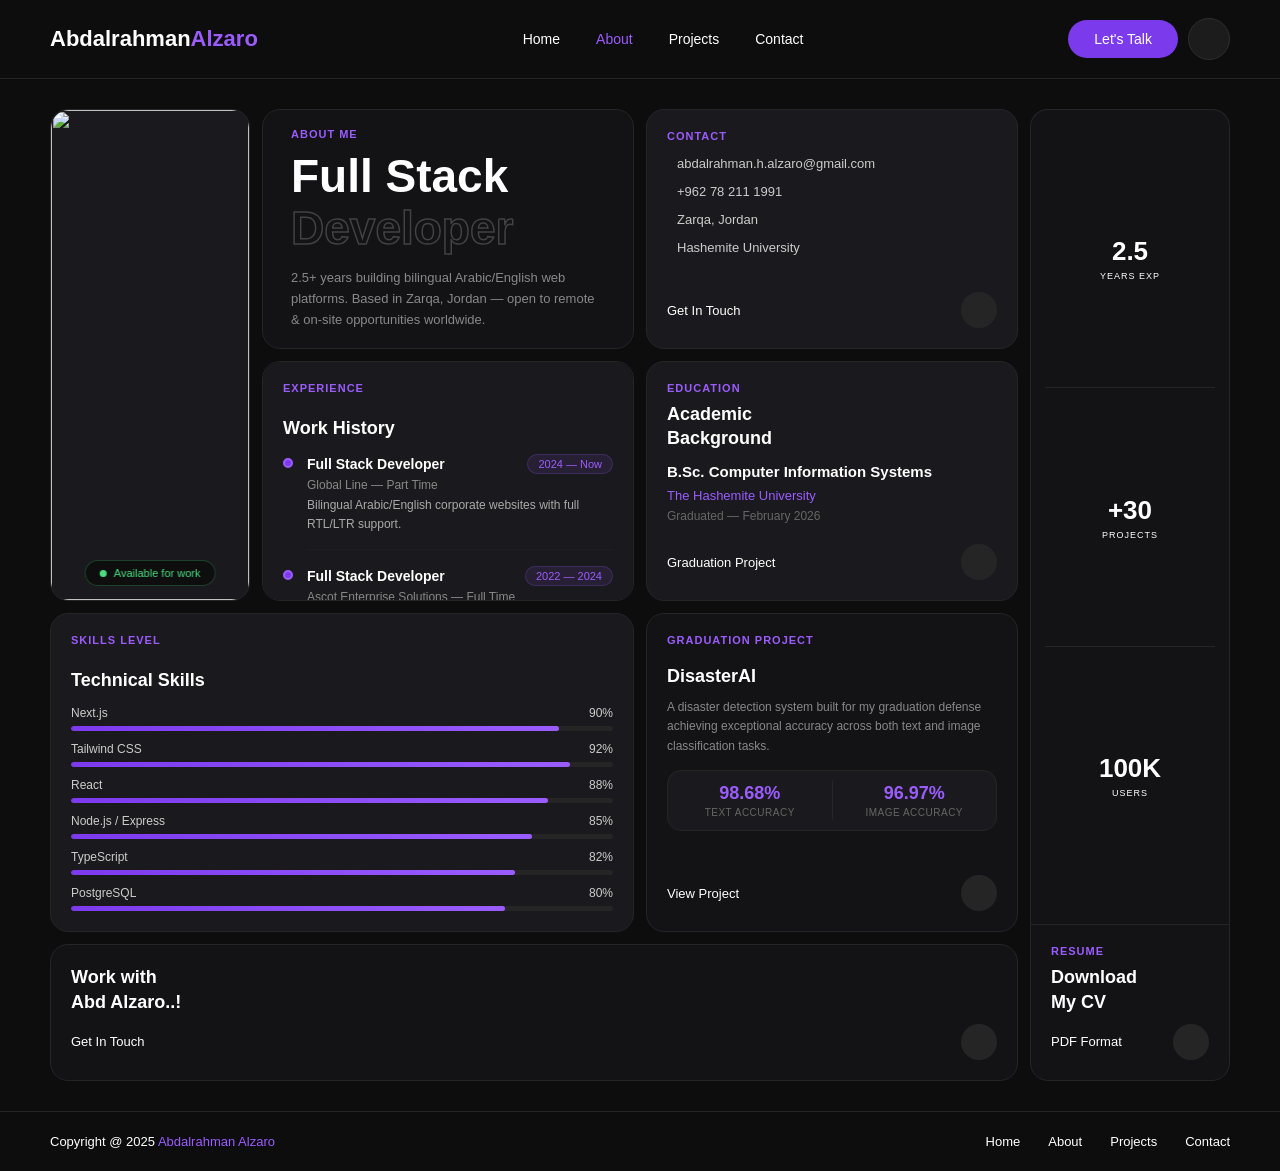
==== Html/about.html @ 396db53b "create the portfolio" ====
<!doctype html>
<html lang="en">
  <head>
    <meta charset="UTF-8" />
    <meta name="viewport" content="width=device-width, initial-scale=1.0" />
    <title>About — Abdalrahman Alzaro</title>
    <link rel="stylesheet" href="/Css/about.css" />
  </head>
  <body>
    <nav>
      <div class="logo">Abdalrahman<span class="purple-word">Alzaro</span></div>
      <div class="links">
        <a href="/index.html">Home</a>
        <a class="active-link" href="/about.html">About</a>
        <a href="/Html/projects.html">Projects</a>
        <a href="/contact.html">Contact</a>
      </div>
      <div class="right-side">
        <button class="big-purple-btn">Let's Talk</button>
        <button class="round-btn">
          <iconify-icon icon="mdi:arrow-top-right"></iconify-icon>
        </button>
      </div>
      <input type="checkbox" class="menu-toggle" id="menu-toggle" />
      <label for="menu-toggle" class="hamburger">
        <span></span>
        <span></span>
        <span></span>
      </label>
      <div class="mobile-menu">
        <a href="/index.html">Home</a>
        <a href="/about.html">About</a>
        <a href="/Html/projects.html">Projects</a>
        <a href="/contact.html">Contact</a>
      </div>
    </nav>

    <div class="wrapper">
      <div class="box photo-box">
        <img src="/Assets/abdalrahman.jpeg" class="about-photo" />
        <div class="avail-badge">
          <span class="green-dot"></span>
          Available for work
        </div>
      </div>

      <div class="box intro-box">
        <p class="tiny-purple">About Me</p>
        <h1 class="big-name">Full Stack</h1>
        <h1 class="big-name hollow">Developer</h1>
        <p class="intro-desc">
          2.5+ years building bilingual Arabic/English web platforms. Based in
          Zarqa, Jordan — open to remote &amp; on-site opportunities worldwide.
        </p>
      </div>

      <div class="box contact-box">
        <p class="tiny-purple">Contact</p>
        <div class="contact-list">
          <div class="contact-row">
            <iconify-icon
              icon="mdi:email-outline"
              class="c-icon"
            ></iconify-icon>
            <span>abdalrahman.h.alzaro@gmail.com</span>
          </div>
          <div class="contact-row">
            <iconify-icon
              icon="mdi:phone-outline"
              class="c-icon"
            ></iconify-icon>
            <span>+962 78 211 1991</span>
          </div>
          <div class="contact-row">
            <iconify-icon
              icon="mdi:map-marker-outline"
              class="c-icon"
            ></iconify-icon>
            <span>Zarqa, Jordan</span>
          </div>
          <div class="contact-row">
            <iconify-icon
              icon="mdi:school-outline"
              class="c-icon"
            ></iconify-icon>
            <span>Hashemite University</span>
          </div>
        </div>
        <div class="bottom-row">
          <span class="gray-text">Get In Touch</span>
          <button class="small-round-btn">
            <iconify-icon icon="mdi:arrow-right"></iconify-icon>
          </button>
        </div>
      </div>

      <div class="right-col">
        <div class="box stat-box">
          <div class="one-stat">
            <h2 class="big-num">2.5</h2>
            <p class="tiny-label">YEARS EXP</p>
          </div>
          <div class="thin-line"></div>
          <div class="one-stat">
            <h2 class="big-num">+30</h2>
            <p class="tiny-label">PROJECTS</p>
          </div>
          <div class="thin-line"></div>
          <div class="one-stat">
            <h2 class="big-num">100K</h2>
            <p class="tiny-label">USERS</p>
          </div>
        </div>

        <div class="box cv-box">
          <p class="tiny-purple">Resume</p>
          <h3 class="medium-title">Download<br />My CV</h3>
          <div class="bottom-row">
            <span class="gray-text">PDF Format</span>
            <a
              href="/Assets/files/Abdalrahman Alzaro - Full Stack Developer.pdf"
              target="_blank"
              class="small-round-btn"
            >
              <iconify-icon icon="mdi:download"></iconify-icon>
            </a>
          </div>
        </div>
      </div>

      <div class="box exp-box">
        <p class="tiny-purple">Experience</p>
        <h3 class="medium-title">Work History</h3>
        <div class="exp-list">
          <div class="exp-item">
            <div class="exp-dot"></div>
            <div class="exp-body">
              <div class="exp-top">
                <p class="exp-role">Full Stack Developer</p>
                <span class="exp-date">2024 — Now</span>
              </div>
              <p class="exp-company">Global Line — Part Time</p>
              <p class="exp-desc">
                Bilingual Arabic/English corporate websites with full RTL/LTR
                support.
              </p>
            </div>
          </div>
          <div class="exp-item">
            <div class="exp-dot"></div>
            <div class="exp-body">
              <div class="exp-top">
                <p class="exp-role">Full Stack Developer</p>
                <span class="exp-date">2022 — 2024</span>
              </div>
              <p class="exp-company">Ascot Enterprise Solutions — Full Time</p>
              <p class="exp-desc">
                Government platforms including Kuwait's General Authority for
                Youth. 100K+ users.
              </p>
            </div>
          </div>
        </div>
      </div>

      <div class="box edu-box">
        <p class="tiny-purple">Education</p>
        <h3 class="medium-title">Academic<br />Background</h3>
        <div class="edu-info">
          <p class="edu-degree">B.Sc. Computer Information Systems</p>
          <p class="edu-school">The Hashemite University</p>
          <p class="edu-date">Graduated — February 2026</p>
        </div>
        <div class="bottom-row">
          <span class="gray-text">Graduation Project</span>
          <button class="small-round-btn">
            <iconify-icon icon="mdi:arrow-right"></iconify-icon>
          </button>
        </div>
      </div>

      <div class="box skills-box">
        <p class="tiny-purple">Skills Level</p>
        <h3 class="medium-title">Technical Skills</h3>
        <div class="skill-list">
          <div class="skill-item">
            <div class="skill-top">
              <span>Next.js</span>
              <span>90%</span>
            </div>
            <div class="bar">
              <div class="fill" style="width: 90%"></div>
            </div>
          </div>
          <div class="skill-item">
            <div class="skill-top">
              <span>Tailwind CSS</span>
              <span>92%</span>
            </div>
            <div class="bar">
              <div class="fill" style="width: 92%"></div>
            </div>
          </div>
          <div class="skill-item">
            <div class="skill-top">
              <span>React</span>
              <span>88%</span>
            </div>
            <div class="bar">
              <div class="fill" style="width: 88%"></div>
            </div>
          </div>
          <div class="skill-item">
            <div class="skill-top">
              <span>Node.js / Express</span>
              <span>85%</span>
            </div>
            <div class="bar">
              <div class="fill" style="width: 85%"></div>
            </div>
          </div>
          <div class="skill-item">
            <div class="skill-top">
              <span>TypeScript</span>
              <span>82%</span>
            </div>
            <div class="bar">
              <div class="fill" style="width: 82%"></div>
            </div>
          </div>
          <div class="skill-item">
            <div class="skill-top">
              <span>PostgreSQL</span>
              <span>80%</span>
            </div>
            <div class="bar">
              <div class="fill" style="width: 80%"></div>
            </div>
          </div>
        </div>
      </div>

      <div class="box project-box">
        <p class="tiny-purple">Graduation Project</p>
        <h3 class="medium-title">DisasterAI</h3>
        <p class="project-desc">
          A disaster detection system built for my graduation defense achieving
          exceptional accuracy across both text and image classification tasks.
        </p>
        <div class="project-stats">
          <div class="p-stat">
            <h4 class="p-num">98.68%</h4>
            <p class="p-label">Text Accuracy</p>
          </div>
          <div class="p-line"></div>
          <div class="p-stat">
            <h4 class="p-num">96.97%</h4>
            <p class="p-label">Image Accuracy</p>
          </div>
        </div>
        <div class="bottom-row">
          <span class="gray-text">View Project</span>
          <button class="small-round-btn">
            <iconify-icon icon="mdi:arrow-right"></iconify-icon>
          </button>
        </div>
      </div>

      <div class="box hire-box">
        <h3 class="medium-title">Work with<br />Abd Alzaro..!</h3>
        <div class="bottom-row">
          <span class="gray-text">Get In Touch</span>
          <button class="small-round-btn">
            <iconify-icon icon="mdi:arrow-right"></iconify-icon>
          </button>
        </div>
      </div>
    </div>

    <footer>
      <p class="copy-text">
        Copyright @ 2025
        <a class="purple-link" href="#">Abdalrahman Alzaro</a>
      </p>
      <div class="foot-links">
        <a href="/index.html">Home</a>
        <a href="/Html/about.html">About</a>
        <a href="/Html/projects.html">Projects</a>
        <a href="/Html/contact.html">Contact</a>
      </div>
    </footer>

    <script src="https://code.iconify.design/iconify-icon/1.0.8/iconify-icon.min.js"></script>
  </body>
</html>
---- Css/about.css ----
* {
  margin: 0;
  padding: 0;
  box-sizing: border-box;
}

body {
  background: #0d0d0d;
  color: #fff;
  font-family: "DM Sans", sans-serif;
}

nav {
  display: flex;
  align-items: center;
  justify-content: space-between;
  padding: 18px 50px;
  border-bottom: 1px solid #252525;
  position: relative;
}

.logo {
  font-family: "Syne", sans-serif;
  font-size: 22px;
  font-weight: 800;
}

.purple-word {
  color: #9b5cff;
}

.links {
  display: flex;
  gap: 36px;
}

.links a {
  font-size: 14px;
  color: #fff;
  cursor: pointer;
  text-decoration: none;
  transition: color 0.2s;
}

.links a:hover {
  color: #9b5cff;
  text-decoration: underline;
}

.active-link {
  color: #9b5cff !important;
}

.right-side {
  display: flex;
  align-items: center;
  gap: 10px;
}

.big-purple-btn {
  background: #7c3aed;
  color: #fff;
  border: none;
  padding: 11px 26px;
  border-radius: 50px;
  font-family: "DM Sans", sans-serif;
  font-size: 14px;
  cursor: pointer;
  transition: background 0.2s;
}

.big-purple-btn:hover {
  background: #9b5cff;
}

.round-btn {
  width: 42px;
  height: 42px;
  border-radius: 50%;
  background: #1c1c1c;
  border: 1px solid #2e2e2e;
  color: #fff;
  font-size: 18px;
  cursor: pointer;
  display: flex;
  align-items: center;
  justify-content: center;
}

.menu-toggle {
  display: none;
}

.hamburger {
  display: none;
  flex-direction: column;
  gap: 5px;
  cursor: pointer;
  z-index: 100;
}

.hamburger span {
  display: block;
  width: 24px;
  height: 2px;
  background: #fff;
  border-radius: 2px;
  transition:
    transform 0.3s,
    opacity 0.3s;
}

.mobile-menu {
  display: none;
}

.wrapper {
  display: grid;
  grid-template-columns: 200px 1fr 1fr 200px;
  grid-template-rows: 240px 240px auto auto;
  gap: 12px;
  padding: 30px 50px;
}

.box {
  background: #1a1a1e;
  border: 1px solid #252525;
  border-radius: 18px;
  padding: 20px;
  position: relative;
  display: flex;
  flex-direction: column;
}

.tiny-purple {
  font-size: 11px;
  color: #9b5cff;
  letter-spacing: 1px;
  text-transform: uppercase;
  font-weight: 600;
  margin-bottom: 8px;
}

.medium-title {
  font-family: "Syne", sans-serif;
  font-size: 18px;
  font-weight: 700;
  line-height: 1.35;
}

.bottom-row {
  display: flex;
  align-items: center;
  justify-content: space-between;
  margin-top: auto;
  padding-top: 10px;
  width: 100%;
}

.gray-text {
  font-size: 13px;
  color: #fff;
}

.small-round-btn {
  width: 36px;
  height: 36px;
  border-radius: 50%;
  background: #252525;
  border: none;
  color: #fff;
  font-size: 16px;
  cursor: pointer;
  display: flex;
  align-items: center;
  justify-content: center;
  transition:
    background 0.2s,
    transform 0.2s;
  flex-shrink: 0;
  text-decoration: none;
}

.small-round-btn:hover {
  background: #7c3aed;
  transform: rotate(-45deg);
}

.hollow {
  -webkit-text-stroke: 1.5px rgba(255, 255, 255, 0.2);
  color: transparent;
}

.photo-box {
  grid-column: 1;
  grid-row: 1 / 3;
  padding: 0;
  gap: 0;
  justify-content: flex-end;
  overflow: hidden;
}

.about-photo {
  width: 100%;
  height: 100%;
  object-fit: cover;
  object-position: top;
  display: block;
  border-radius: 18px;
}

.avail-badge {
  position: absolute;
  bottom: 14px;
  left: 50%;
  transform: translateX(-50%);
  display: flex;
  align-items: center;
  gap: 7px;
  font-size: 11px;
  color: #4ade80;
  background: rgba(13, 13, 13, 0.85);
  border: 1px solid rgba(74, 222, 128, 0.25);
  padding: 6px 14px;
  border-radius: 50px;
  white-space: nowrap;
  backdrop-filter: blur(6px);
}

.green-dot {
  width: 7px;
  height: 7px;
  border-radius: 50%;
  background: #4ade80;
  flex-shrink: 0;
}

.intro-box {
  grid-column: 2;
  grid-row: 1;
  background: #131316;
  justify-content: center;
  padding: 28px;
  gap: 4px;
}

.big-name {
  font-family: "Syne", sans-serif;
  font-size: 46px;
  font-weight: 800;
  line-height: 1.05;
}

.intro-desc {
  font-size: 13px;
  color: #888;
  line-height: 1.6;
  margin-top: 12px;
}

.contact-box {
  grid-column: 3;
  grid-row: 1;
  justify-content: space-between;
}

.contact-list {
  display: flex;
  flex-direction: column;
  gap: 13px;
  margin-top: 6px;
  flex: 1;
}

.contact-row {
  display: flex;
  align-items: center;
  gap: 10px;
  font-size: 13px;
  color: #ccc;
}

.c-icon {
  font-size: 17px;
  color: #9b5cff;
  flex-shrink: 0;
}

.right-col {
  grid-column: 4;
  grid-row: 1 / 5;
  display: flex;
  flex-direction: column;
  gap: 0;
}

.stat-box {
  flex: 1;
  background: #131316;
  border-radius: 18px 18px 0 0;
  border-bottom: none;
  justify-content: space-around;
  text-align: center;
  padding: 20px 14px;
}

.one-stat {
  flex: 1;
  display: flex;
  flex-direction: column;
  align-items: center;
  justify-content: center;
}

.big-num {
  font-family: "Syne", sans-serif;
  font-size: 26px;
  font-weight: 800;
}

.tiny-label {
  font-size: 9px;
  color: #fff;
  letter-spacing: 1px;
  text-transform: uppercase;
  margin-top: 4px;
}

.thin-line {
  height: 1px;
  background: #252525;
  width: 100%;
}

.cv-box {
  background: #131316;
  border-radius: 0 0 18px 18px;
  border-top: 1px solid #252525;
  padding: 20px;
  justify-content: space-between;
  min-height: 150px;
}

.exp-box {
  grid-column: 2;
  grid-row: 2;
  gap: 14px;
  overflow: auto;
}

.exp-box::-webkit-scrollbar {
  width: 4px;
}

.exp-box::-webkit-scrollbar-track {
  background: #131316;
  border-radius: 10px;
}

.exp-box::-webkit-scrollbar-thumb {
  background: #7c3aed;
  border-radius: 10px;
}

.exp-box::-webkit-scrollbar-thumb:hover {
  background: #9b5cff;
}

.exp-list {
  display: flex;
  flex-direction: column;
  gap: 16px;
  flex: 1;
}

.exp-item {
  display: flex;
  gap: 14px;
}

.exp-dot {
  width: 10px;
  height: 10px;
  border-radius: 50%;
  background: #7c3aed;
  border: 2px solid #9b5cff;
  flex-shrink: 0;
  margin-top: 4px;
}

.exp-body {
  flex: 1;
  display: flex;
  flex-direction: column;
  gap: 4px;
  padding-bottom: 16px;
  border-bottom: 1px solid #1e1e22;
}

.exp-item:last-child .exp-body {
  border-bottom: none;
  padding-bottom: 0;
}

.exp-top {
  display: flex;
  align-items: center;
  justify-content: space-between;
  gap: 10px;
}

.exp-role {
  font-family: "Syne", sans-serif;
  font-size: 14px;
  font-weight: 700;
}

.exp-date {
  font-size: 11px;
  color: #9b5cff;
  background: rgba(155, 92, 255, 0.1);
  border: 1px solid rgba(155, 92, 255, 0.2);
  padding: 3px 10px;
  border-radius: 50px;
  white-space: nowrap;
  flex-shrink: 0;
}

.exp-company {
  font-size: 12px;
  color: #888;
}

.exp-desc {
  font-size: 12px;
  color: #aaa;
  line-height: 1.55;
}

.edu-box {
  grid-column: 3;
  grid-row: 2;
  justify-content: space-between;
}

.edu-info {
  display: flex;
  flex-direction: column;
  gap: 6px;
  flex: 1;
  justify-content: center;
}

.edu-degree {
  font-family: "Syne", sans-serif;
  font-size: 15px;
  font-weight: 700;
  line-height: 1.3;
}

.edu-school {
  font-size: 13px;
  color: #9b5cff;
}

.edu-date {
  font-size: 12px;
  color: #666;
}

.skills-box {
  grid-column: 1 / 3;
  grid-row: 3;
  gap: 14px;
}

.skill-list {
  display: flex;
  flex-direction: column;
  gap: 11px;
  flex: 1;
  justify-content: center;
}

.skill-item {
  display: flex;
  flex-direction: column;
  gap: 6px;
}

.skill-top {
  display: flex;
  justify-content: space-between;
  font-size: 12px;
  color: #ccc;
}

.bar {
  height: 5px;
  background: #252525;
  border-radius: 10px;
  overflow: hidden;
}

.fill {
  height: 100%;
  background: linear-gradient(90deg, #7c3aed, #9b5cff);
  border-radius: 10px;
}

.project-box {
  grid-column: 3;
  grid-row: 3;
  background: #131316;
  gap: 10px;
}

.project-desc {
  font-size: 12px;
  color: #888;
  line-height: 1.6;
}

.project-stats {
  display: flex;
  align-items: center;
  background: #1a1a1e;
  border: 1px solid #252525;
  border-radius: 14px;
  overflow: hidden;
  margin-top: 4px;
}

.p-stat {
  flex: 1;
  text-align: center;
  padding: 12px 8px;
}

.p-num {
  font-family: "Syne", sans-serif;
  font-size: 18px;
  font-weight: 800;
  color: #9b5cff;
}

.p-label {
  font-size: 10px;
  color: #666;
  margin-top: 3px;
  text-transform: uppercase;
  letter-spacing: 0.5px;
}

.p-line {
  width: 1px;
  height: 40px;
  background: #252525;
}

.hire-box {
  grid-column: 1 / 4;
  grid-row: 4;
  background: #131316;
  justify-content: space-between;
}

footer {
  display: flex;
  align-items: center;
  justify-content: space-between;
  padding: 22px 50px;
  border-top: 1px solid #252525;
}

.copy-text {
  font-size: 13px;
  color: #fff;
}

.purple-link {
  color: #9b5cff;
  text-decoration: none;
}

.foot-links {
  display: flex;
  gap: 28px;
}

.foot-links a {
  font-size: 13px;
  color: #fff;
  cursor: pointer;
  text-decoration: none;
  transition: color 0.2s;
}

.foot-links a:hover {
  color: #9b5cff;
  text-decoration: underline;
}

@media (max-width: 1100px) {
  nav {
    padding: 16px 30px;
  }

  footer {
    padding: 18px 30px;
  }

  .wrapper {
    grid-template-columns: 180px 1fr 1fr 180px;
    padding: 20px 30px;
  }

  .big-name {
    font-size: 38px;
  }
}

@media (max-width: 900px) {
  nav {
    padding: 14px 24px;
  }

  footer {
    padding: 16px 24px;
  }

  .wrapper {
    grid-template-columns: 1fr 1fr;
    grid-template-rows: auto;
    padding: 16px 24px;
  }

  .photo-box {
    grid-column: 1;
    grid-row: auto;
    min-height: 300px;
  }

  .intro-box {
    grid-column: 2;
    grid-row: auto;
  }

  .contact-box {
    grid-column: 1;
    grid-row: auto;
  }

  .right-col {
    grid-column: 2;
    grid-row: 2 / 5;
  }

  .exp-box {
    grid-column: 1;
    grid-row: auto;
  }

  .edu-box {
    grid-column: 1 / 3;
    grid-row: auto;
  }

  .skills-box {
    grid-column: 1 / 3;
    grid-row: auto;
  }

  .project-box {
    grid-column: 1 / 3;
    grid-row: auto;
  }

  .hire-box {
    grid-column: 1 / 3;
    grid-row: auto;
  }

  .big-name {
    font-size: 36px;
  }
}

@media (max-width: 640px) {
  nav {
    padding: 14px 16px;
  }

  nav .links {
    display: none;
  }

  nav .right-side {
    display: none;
  }

  .hamburger {
    display: flex;
  }

  .mobile-menu {
    position: absolute;
    top: 61px;
    left: 0;
    right: 0;
    background: #131316;
    border-bottom: 1px solid #252525;
    flex-direction: column;
    gap: 0;
    z-index: 99;
    max-height: 0;
    overflow: hidden;
    transition: max-height 0.35s ease;
  }

  .mobile-menu a {
    font-size: 14px;
    color: #fff;
    text-decoration: none;
    padding: 16px 24px;
    border-bottom: 1px solid #1e1e1e;
    transition:
      color 0.2s,
      background 0.2s;
  }

  .mobile-menu a:hover {
    color: #9b5cff;
    background: #1a1a1e;
  }

  .menu-toggle:checked ~ .mobile-menu {
    display: flex;
    max-height: 300px;
  }

  .menu-toggle:checked ~ .hamburger span:nth-child(1) {
    transform: translateY(7px) rotate(45deg);
  }

  .menu-toggle:checked ~ .hamburger span:nth-child(2) {
    opacity: 0;
  }

  .menu-toggle:checked ~ .hamburger span:nth-child(3) {
    transform: translateY(-7px) rotate(-45deg);
  }

  footer {
    flex-direction: column;
    gap: 14px;
    text-align: center;
    padding: 18px 16px;
  }

  .wrapper {
    grid-template-columns: 1fr;
    grid-template-rows: auto;
    padding: 12px 16px;
    gap: 10px;
  }

  .photo-box {
    grid-column: 1;
    grid-row: auto;
    min-height: 280px;
  }

  .intro-box {
    grid-column: 1;
    grid-row: auto;
  }

  .contact-box {
    grid-column: 1;
    grid-row: auto;
  }

  .right-col {
    grid-column: 1;
    grid-row: auto;
    min-height: 380px;
  }

  .exp-box {
    grid-column: 1;
    grid-row: auto;
  }

  .edu-box {
    grid-column: 1;
    grid-row: auto;
  }

  .skills-box {
    grid-column: 1;
    grid-row: auto;
  }

  .project-box {
    grid-column: 1;
    grid-row: auto;
  }

  .hire-box {
    grid-column: 1;
    grid-row: auto;
  }

  .big-name {
    font-size: 34px;
  }

  .exp-top {
    flex-direction: column;
    align-items: flex-start;
    gap: 6px;
  }
}

@media (max-width: 400px) {
  nav {
    padding: 12px;
  }

  .wrapper {
    padding: 10px 12px;
    gap: 8px;
  }

  footer {
    padding: 16px 12px;
  }

  .big-name {
    font-size: 28px;
  }

  .big-purple-btn {
    padding: 10px 18px;
    font-size: 13px;
  }
}
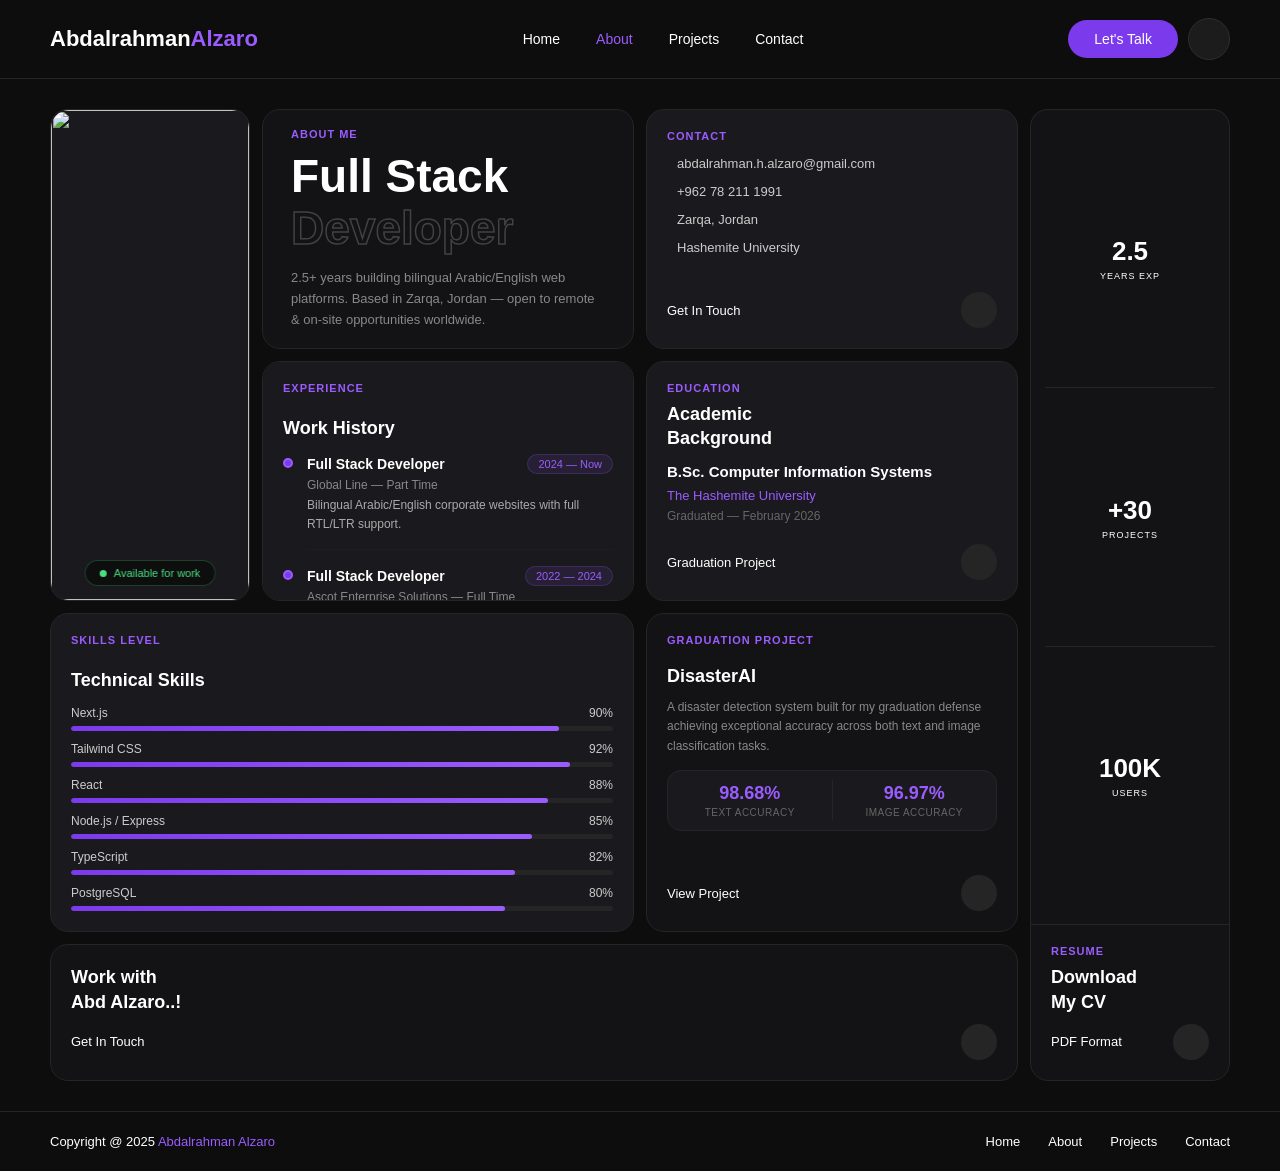
==== commit a4cfa287: "update the navbar" ====
--- a/Html/about.html
+++ b/Html/about.html
@@ -11,9 +11,9 @@
       <div class="logo">Abdalrahman<span class="purple-word">Alzaro</span></div>
       <div class="links">
         <a href="/index.html">Home</a>
-        <a class="active-link" href="/about.html">About</a>
+        <a class="active-link" href="/Html/about.html">About</a>
         <a href="/Html/projects.html">Projects</a>
-        <a href="/contact.html">Contact</a>
+        <a href="/Html/contact.html">Contact</a>
       </div>
       <div class="right-side">
         <button class="big-purple-btn">Let's Talk</button>
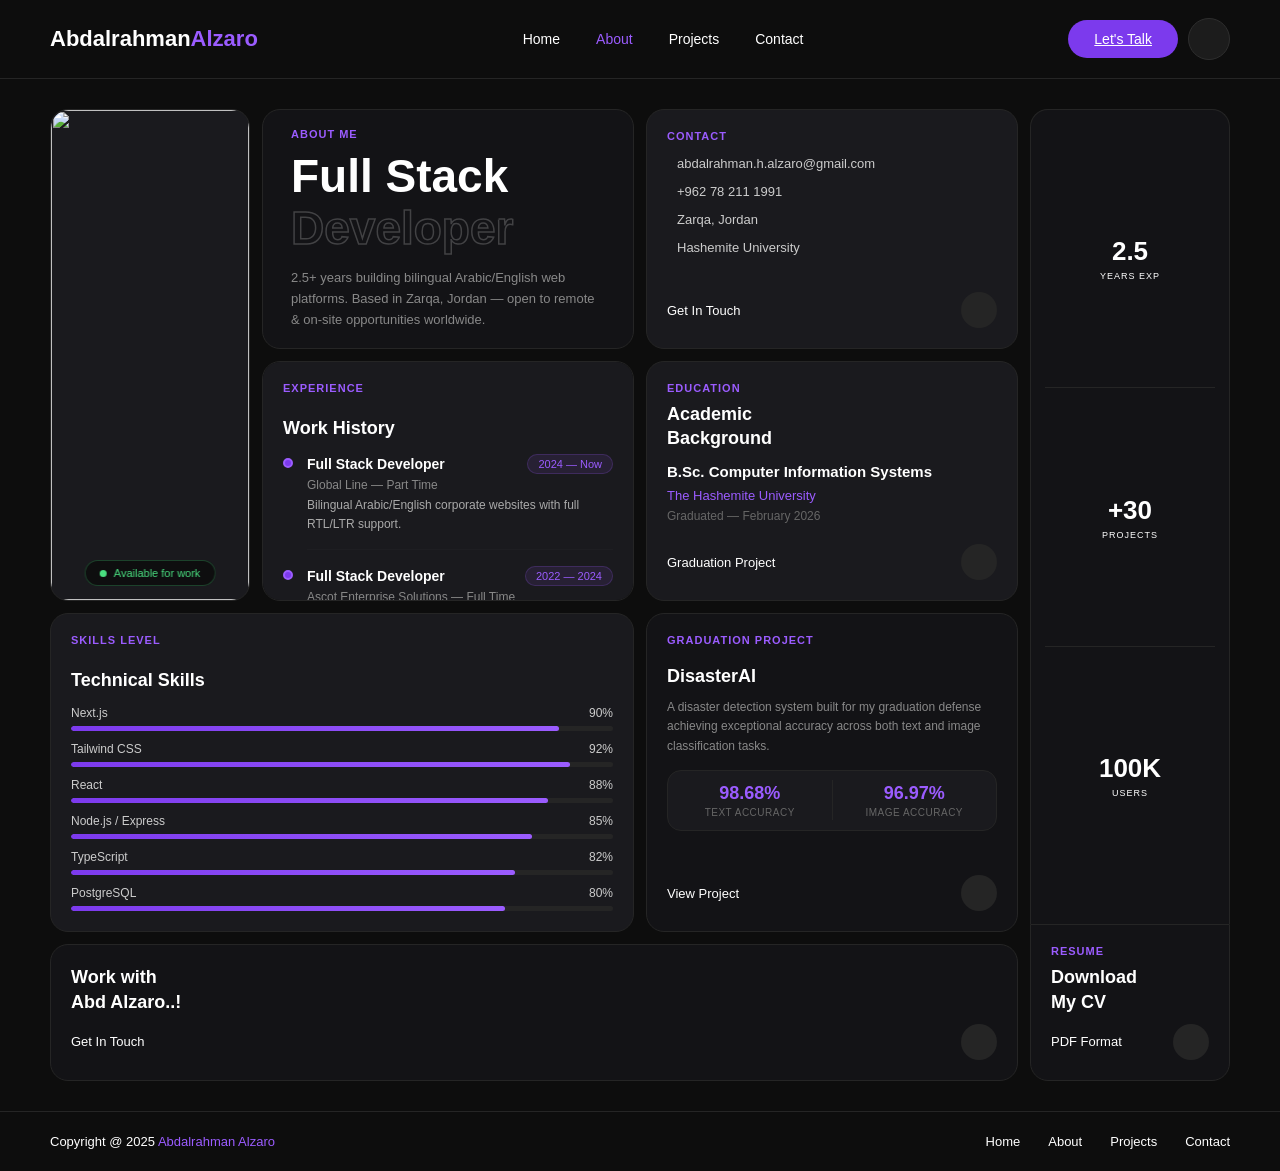
==== commit 54f22458: "update the byn action and the contact links" ====
--- a/Html/about.html
+++ b/Html/about.html
@@ -16,10 +16,10 @@
         <a href="/Html/contact.html">Contact</a>
       </div>
       <div class="right-side">
-        <button class="big-purple-btn">Let's Talk</button>
-        <button class="round-btn">
+        <a href="/Html/contact.html" class="big-purple-btn">Let's Talk</a>
+        <a href="/Html/contact.html" class="round-btn">
           <iconify-icon icon="mdi:arrow-top-right"></iconify-icon>
-        </button>
+        </a>
       </div>
       <input type="checkbox" class="menu-toggle" id="menu-toggle" />
       <label for="menu-toggle" class="hamburger">
@@ -29,9 +29,9 @@
       </label>
       <div class="mobile-menu">
         <a href="/index.html">Home</a>
-        <a href="/about.html">About</a>
+        <a href="/Html/about.html">About</a>
         <a href="/Html/projects.html">Projects</a>
-        <a href="/contact.html">Contact</a>
+        <a href="/Html/contact.html">Contact</a>
       </div>
     </nav>
 
@@ -88,9 +88,9 @@
         </div>
         <div class="bottom-row">
           <span class="gray-text">Get In Touch</span>
-          <button class="small-round-btn">
-            <iconify-icon icon="mdi:arrow-right"></iconify-icon>
-          </button>
+          <a href="/Html/contact.html" class="small-round-btn">
+            <iconify-icon icon="mdi:arrow-right"></iconify-icon>
+          </a>
         </div>
       </div>
 
@@ -173,9 +173,9 @@
         </div>
         <div class="bottom-row">
           <span class="gray-text">Graduation Project</span>
-          <button class="small-round-btn">
-            <iconify-icon icon="mdi:arrow-right"></iconify-icon>
-          </button>
+          <a href="/Html/projects.html" class="small-round-btn">
+            <iconify-icon icon="mdi:arrow-right"></iconify-icon>
+          </a>
         </div>
       </div>
 
@@ -260,9 +260,9 @@
         </div>
         <div class="bottom-row">
           <span class="gray-text">View Project</span>
-          <button class="small-round-btn">
-            <iconify-icon icon="mdi:arrow-right"></iconify-icon>
-          </button>
+          <a href="https://github.com/AbdalrahmanAlzaro" target="_blank" class="small-round-btn">
+            <iconify-icon icon="mdi:arrow-right"></iconify-icon>
+          </a>
         </div>
       </div>
 
@@ -270,9 +270,9 @@
         <h3 class="medium-title">Work with<br />Abd Alzaro..!</h3>
         <div class="bottom-row">
           <span class="gray-text">Get In Touch</span>
-          <button class="small-round-btn">
-            <iconify-icon icon="mdi:arrow-right"></iconify-icon>
-          </button>
+          <a href="/Html/contact.html" class="small-round-btn">
+            <iconify-icon icon="mdi:arrow-right"></iconify-icon>
+          </a>
         </div>
       </div>
     </div>
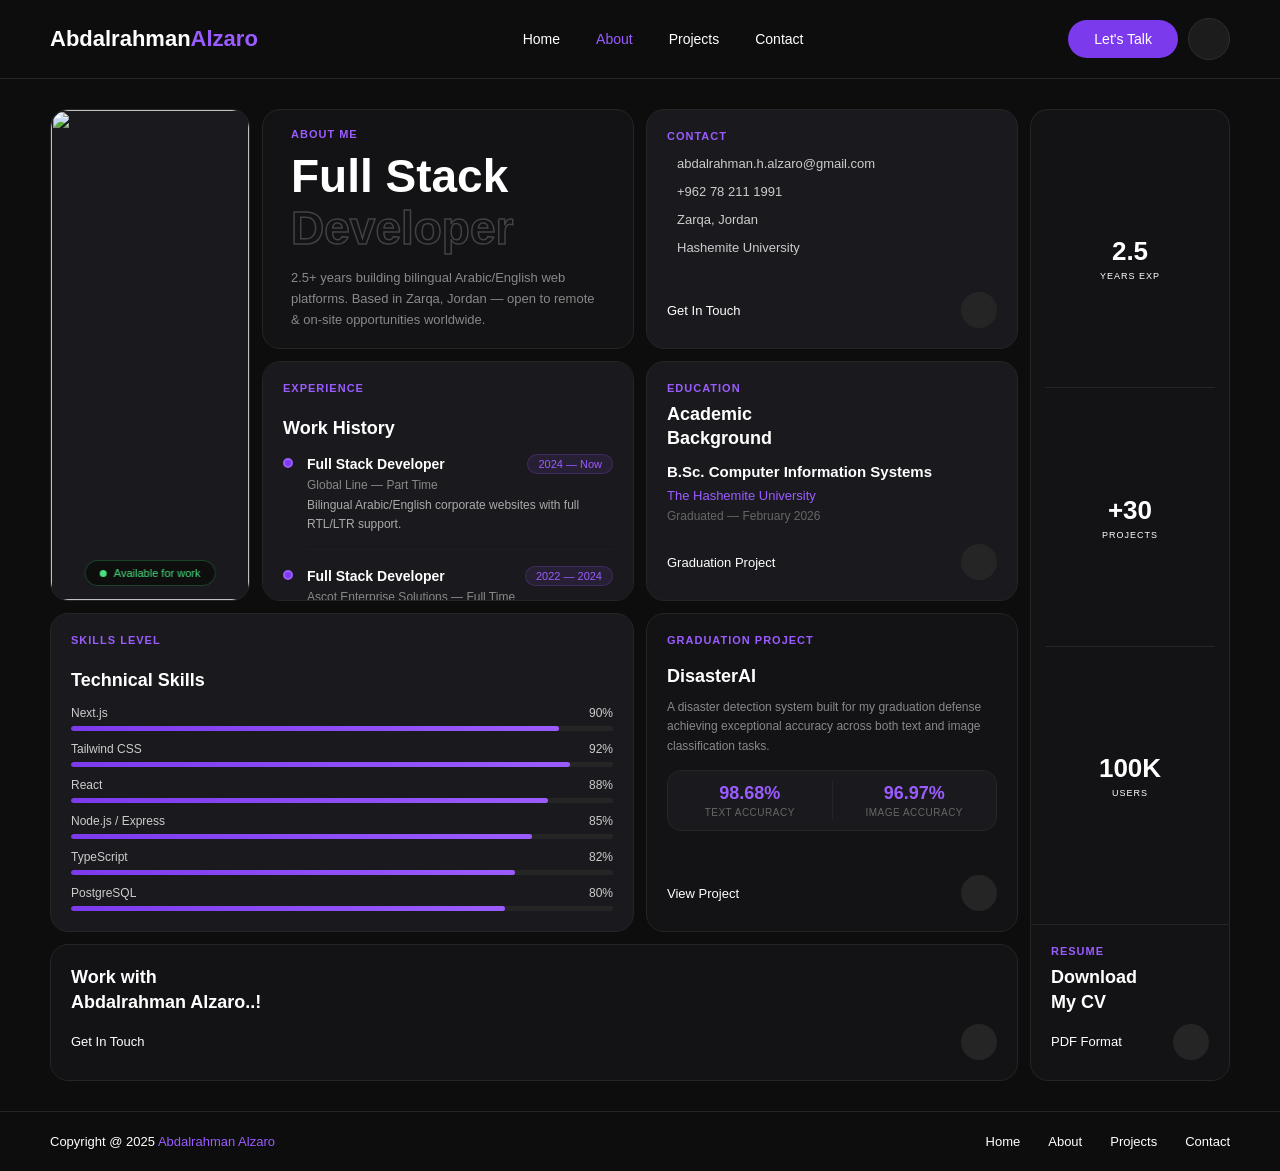
==== commit 97ccc037: "updated" ====
--- a/Html/about.html
+++ b/Html/about.html
@@ -260,14 +260,18 @@
         </div>
         <div class="bottom-row">
           <span class="gray-text">View Project</span>
-          <a href="https://github.com/AbdalrahmanAlzaro" target="_blank" class="small-round-btn">
+          <a
+            href="https://github.com/AbdalrahmanAlzaro"
+            target="_blank"
+            class="small-round-btn"
+          >
             <iconify-icon icon="mdi:arrow-right"></iconify-icon>
           </a>
         </div>
       </div>
 
       <div class="box hire-box">
-        <h3 class="medium-title">Work with<br />Abd Alzaro..!</h3>
+        <h3 class="medium-title">Work with<br />Abdalrahman Alzaro..!</h3>
         <div class="bottom-row">
           <span class="gray-text">Get In Touch</span>
           <a href="/Html/contact.html" class="small-round-btn">
--- a/Css/about.css
+++ b/Css/about.css
@@ -20,7 +20,6 @@
 }
 
 .logo {
-  font-family: "Syne", sans-serif;
   font-size: 22px;
   font-weight: 800;
 }
@@ -67,6 +66,7 @@
   font-size: 14px;
   cursor: pointer;
   transition: background 0.2s;
+  text-decoration: none;
 }
 
 .big-purple-btn:hover {
@@ -249,6 +249,21 @@
   font-size: 46px;
   font-weight: 800;
   line-height: 1.05;
+  animation: focus-in-contract-bck 3s cubic-bezier(0.25, 0.46, 0.45, 0.94) both;
+}
+
+@keyframes focus-in-contract-bck {
+  0% {
+    letter-spacing: 1em;
+    transform: translateZ(300px);
+    filter: blur(12px);
+    opacity: 0;
+  }
+  100% {
+    transform: translateZ(12px);
+    filter: blur(0);
+    opacity: 1;
+  }
 }
 
 .intro-desc {
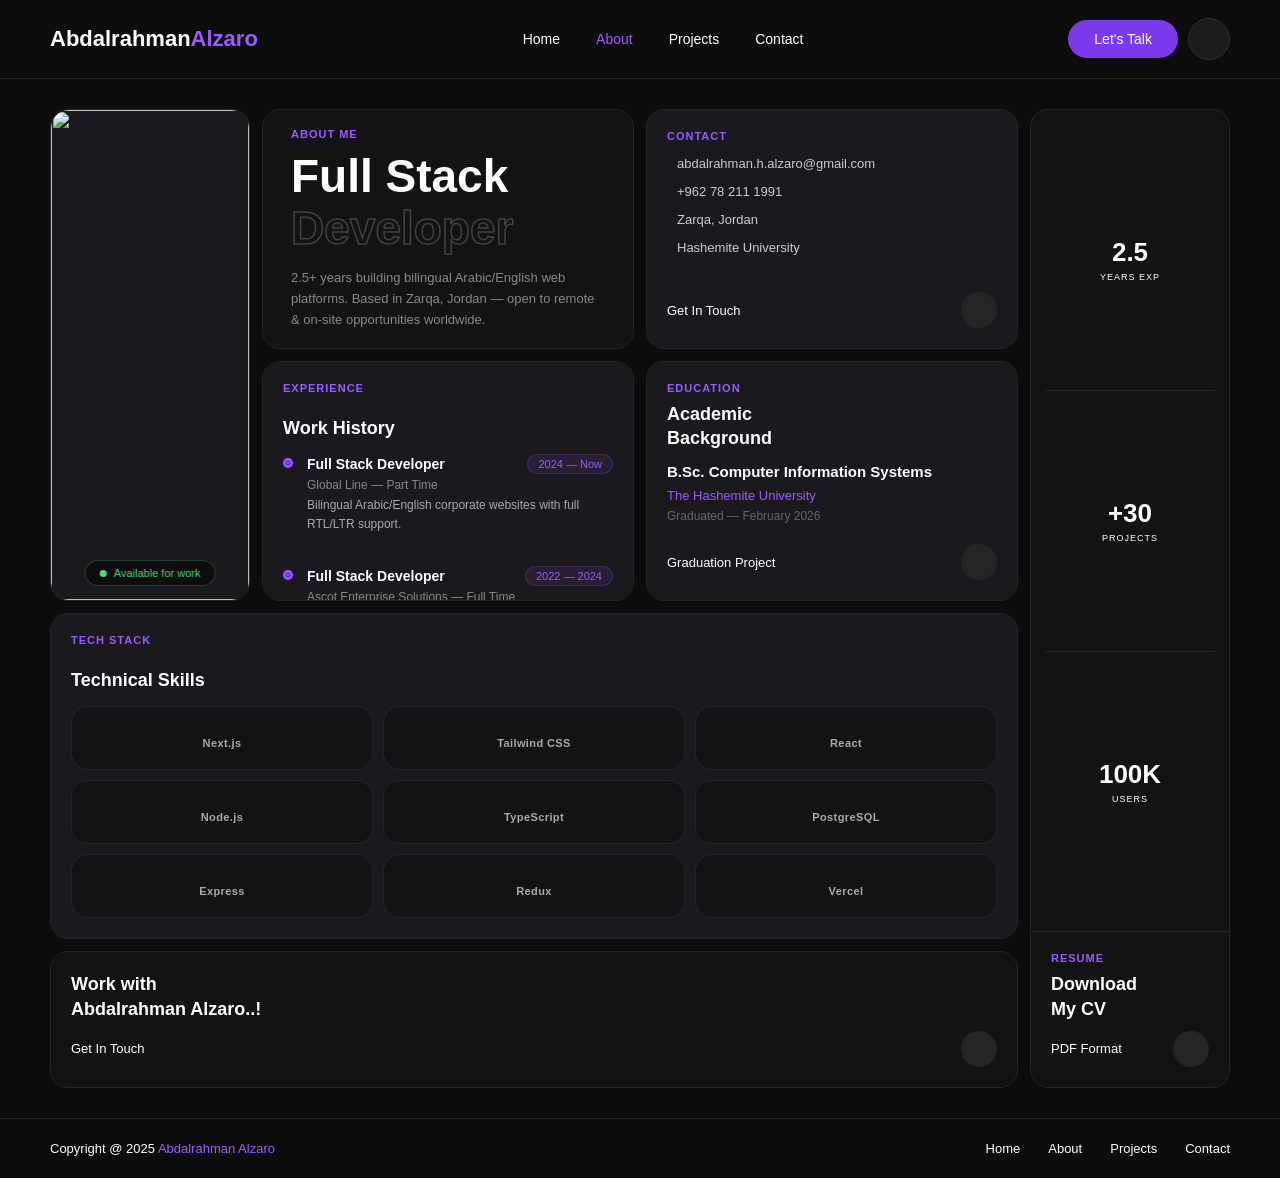
==== commit 634c06c8: "remove the progress bar and enhance the design in general" ====
--- a/Html/about.html
+++ b/Html/about.html
@@ -119,7 +119,7 @@
             <span class="gray-text">PDF Format</span>
             <a
               href="/Assets/files/Abdalrahman Alzaro - Full Stack Developer.pdf"
-              target="_blank"
+              download="Abdalrahman Alzaro - Full Stack Developer.pdf"
               class="small-round-btn"
             >
               <iconify-icon icon="mdi:download"></iconify-icon>
@@ -180,93 +180,63 @@
       </div>
 
       <div class="box skills-box">
-        <p class="tiny-purple">Skills Level</p>
+        <p class="tiny-purple">Tech Stack</p>
         <h3 class="medium-title">Technical Skills</h3>
-        <div class="skill-list">
-          <div class="skill-item">
-            <div class="skill-top">
-              <span>Next.js</span>
-              <span>90%</span>
-            </div>
-            <div class="bar">
-              <div class="fill" style="width: 90%"></div>
-            </div>
-          </div>
-          <div class="skill-item">
-            <div class="skill-top">
-              <span>Tailwind CSS</span>
-              <span>92%</span>
-            </div>
-            <div class="bar">
-              <div class="fill" style="width: 92%"></div>
-            </div>
-          </div>
-          <div class="skill-item">
-            <div class="skill-top">
-              <span>React</span>
-              <span>88%</span>
-            </div>
-            <div class="bar">
-              <div class="fill" style="width: 88%"></div>
-            </div>
-          </div>
-          <div class="skill-item">
-            <div class="skill-top">
-              <span>Node.js / Express</span>
-              <span>85%</span>
-            </div>
-            <div class="bar">
-              <div class="fill" style="width: 85%"></div>
-            </div>
-          </div>
-          <div class="skill-item">
-            <div class="skill-top">
-              <span>TypeScript</span>
-              <span>82%</span>
-            </div>
-            <div class="bar">
-              <div class="fill" style="width: 82%"></div>
-            </div>
-          </div>
-          <div class="skill-item">
-            <div class="skill-top">
-              <span>PostgreSQL</span>
-              <span>80%</span>
-            </div>
-            <div class="bar">
-              <div class="fill" style="width: 80%"></div>
-            </div>
-          </div>
-        </div>
-      </div>
-
-      <div class="box project-box">
-        <p class="tiny-purple">Graduation Project</p>
-        <h3 class="medium-title">DisasterAI</h3>
-        <p class="project-desc">
-          A disaster detection system built for my graduation defense achieving
-          exceptional accuracy across both text and image classification tasks.
-        </p>
-        <div class="project-stats">
-          <div class="p-stat">
-            <h4 class="p-num">98.68%</h4>
-            <p class="p-label">Text Accuracy</p>
-          </div>
-          <div class="p-line"></div>
-          <div class="p-stat">
-            <h4 class="p-num">96.97%</h4>
-            <p class="p-label">Image Accuracy</p>
-          </div>
-        </div>
-        <div class="bottom-row">
-          <span class="gray-text">View Project</span>
-          <a
-            href="https://github.com/AbdalrahmanAlzaro"
-            target="_blank"
-            class="small-round-btn"
-          >
-            <iconify-icon icon="mdi:arrow-right"></iconify-icon>
-          </a>
+        <div class="skill-grid">
+          <div class="skill-card">
+            <div class="skill-icon-wrap">
+              <iconify-icon icon="simple-icons:nextdotjs"></iconify-icon>
+            </div>
+            <span class="skill-name">Next.js</span>
+          </div>
+          <div class="skill-card">
+            <div class="skill-icon-wrap">
+              <iconify-icon icon="simple-icons:tailwindcss"></iconify-icon>
+            </div>
+            <span class="skill-name">Tailwind CSS</span>
+          </div>
+          <div class="skill-card">
+            <div class="skill-icon-wrap">
+              <iconify-icon icon="simple-icons:react"></iconify-icon>
+            </div>
+            <span class="skill-name">React</span>
+          </div>
+          <div class="skill-card">
+            <div class="skill-icon-wrap">
+              <iconify-icon icon="simple-icons:nodedotjs"></iconify-icon>
+            </div>
+            <span class="skill-name">Node.js</span>
+          </div>
+          <div class="skill-card">
+            <div class="skill-icon-wrap">
+              <iconify-icon icon="simple-icons:typescript"></iconify-icon>
+            </div>
+            <span class="skill-name">TypeScript</span>
+          </div>
+          <div class="skill-card">
+            <div class="skill-icon-wrap">
+              <iconify-icon icon="simple-icons:postgresql"></iconify-icon>
+            </div>
+            <span class="skill-name">PostgreSQL</span>
+          </div>
+          <div class="skill-card">
+            <div class="skill-icon-wrap">
+              <iconify-icon icon="simple-icons:express"></iconify-icon>
+            </div>
+            <span class="skill-name">Express</span>
+          </div>
+          <div class="skill-card">
+            <div class="skill-icon-wrap">
+              <iconify-icon icon="simple-icons:redux"></iconify-icon>
+            </div>
+            <span class="skill-name">Redux</span>
+          </div>
+          <div class="skill-card">
+            <div class="skill-icon-wrap">
+              <iconify-icon icon="simple-icons:vercel"></iconify-icon>
+            </div>
+            <span class="skill-name">Vercel</span>
+          </div>
         </div>
       </div>
 
--- a/Css/about.css
+++ b/Css/about.css
@@ -65,12 +65,14 @@
   font-family: "DM Sans", sans-serif;
   font-size: 14px;
   cursor: pointer;
-  transition: background 0.2s;
+  transition: background 0.2s, box-shadow 0.2s, transform 0.2s;
   text-decoration: none;
 }
 
 .big-purple-btn:hover {
   background: #9b5cff;
+  box-shadow: 0 6px 22px rgba(124, 58, 237, 0.45);
+  transform: translateY(-1px);
 }
 
 .round-btn {
@@ -225,6 +227,7 @@
   border-radius: 50px;
   white-space: nowrap;
   backdrop-filter: blur(6px);
+  animation: glow-badge 2.5s ease-in-out infinite;
 }
 
 .green-dot {
@@ -233,6 +236,22 @@
   border-radius: 50%;
   background: #4ade80;
   flex-shrink: 0;
+  animation: dot-breathe 2s ease-in-out infinite;
+}
+
+@keyframes dot-breathe {
+  0%, 100% { transform: scale(1); box-shadow: 0 0 0 0 rgba(74, 222, 128, 0.5); }
+  50% { transform: scale(1.5); box-shadow: 0 0 0 5px rgba(74, 222, 128, 0); }
+}
+
+@keyframes fade-up {
+  from { opacity: 0; transform: translateY(20px); }
+  to { opacity: 1; transform: translateY(0); }
+}
+
+@keyframes glow-badge {
+  0%, 100% { box-shadow: 0 0 8px rgba(74, 222, 128, 0.15); }
+  50% { box-shadow: 0 0 18px rgba(74, 222, 128, 0.35); }
 }
 
 .intro-box {
@@ -293,6 +312,17 @@
   gap: 10px;
   font-size: 13px;
   color: #ccc;
+  transition: transform 0.2s, color 0.2s;
+  cursor: default;
+}
+
+.contact-row:hover {
+  transform: translateX(5px);
+  color: #fff;
+}
+
+.contact-row:hover .c-icon {
+  color: #b47fff;
 }
 
 .c-icon {
@@ -401,6 +431,7 @@
   border: 2px solid #9b5cff;
   flex-shrink: 0;
   margin-top: 4px;
+  animation: dot-breathe 3s ease-in-out infinite;
 }
 
 .exp-body {
@@ -484,93 +515,63 @@
 }
 
 .skills-box {
-  grid-column: 1 / 3;
+  grid-column: 1 / 4;
   grid-row: 3;
   gap: 14px;
 }
 
-.skill-list {
+.skill-grid {
+  display: grid;
+  grid-template-columns: repeat(3, 1fr);
+  gap: 10px;
+  flex: 1;
+  align-content: center;
+}
+
+.skill-card {
   display: flex;
   flex-direction: column;
-  gap: 11px;
-  flex: 1;
+  align-items: center;
+  gap: 10px;
+  background: #131316;
+  border: 1px solid #252525;
+  border-radius: 16px;
+  padding: 20px 12px;
+  transition: border-color 0.25s, background 0.25s, transform 0.2s;
+  cursor: default;
+}
+
+.skill-card:hover {
+  border-color: rgba(155, 92, 255, 0.45);
+  background: rgba(155, 92, 255, 0.06);
+  transform: translateY(-2px);
+}
+
+.skill-icon-wrap {
+  font-size: 30px;
+  color: #9b5cff;
+  display: flex;
+  align-items: center;
   justify-content: center;
-}
-
-.skill-item {
-  display: flex;
-  flex-direction: column;
-  gap: 6px;
-}
-
-.skill-top {
-  display: flex;
-  justify-content: space-between;
-  font-size: 12px;
-  color: #ccc;
-}
-
-.bar {
-  height: 5px;
-  background: #252525;
-  border-radius: 10px;
-  overflow: hidden;
-}
-
-.fill {
-  height: 100%;
-  background: linear-gradient(90deg, #7c3aed, #9b5cff);
-  border-radius: 10px;
-}
-
-.project-box {
-  grid-column: 3;
-  grid-row: 3;
-  background: #131316;
-  gap: 10px;
-}
-
-.project-desc {
-  font-size: 12px;
-  color: #888;
-  line-height: 1.6;
-}
-
-.project-stats {
-  display: flex;
-  align-items: center;
-  background: #1a1a1e;
-  border: 1px solid #252525;
-  border-radius: 14px;
-  overflow: hidden;
-  margin-top: 4px;
-}
-
-.p-stat {
-  flex: 1;
+  transition: color 0.25s, transform 0.25s;
+}
+
+.skill-card:hover .skill-icon-wrap {
+  color: #b47fff;
+  transform: scale(1.2) rotate(-5deg);
+}
+
+.skill-name {
+  font-size: 11px;
+  color: #aaa;
+  font-weight: 600;
+  letter-spacing: 0.4px;
   text-align: center;
-  padding: 12px 8px;
-}
-
-.p-num {
-  font-family: "Syne", sans-serif;
-  font-size: 18px;
-  font-weight: 800;
-  color: #9b5cff;
-}
-
-.p-label {
-  font-size: 10px;
-  color: #666;
-  margin-top: 3px;
-  text-transform: uppercase;
-  letter-spacing: 0.5px;
-}
-
-.p-line {
-  width: 1px;
-  height: 40px;
-  background: #252525;
+  transition: color 0.2s;
+}
+
+.skill-card:hover .skill-name {
+  color: #fff;
 }
 
 .hire-box {
@@ -578,6 +579,61 @@
   grid-row: 4;
   background: #131316;
   justify-content: space-between;
+  min-height: 110px;
+}
+
+.box {
+  transition: border-color 0.3s, box-shadow 0.3s;
+  animation: fade-up 0.55s ease both;
+}
+
+.box:nth-child(1) { animation-delay: 0s; }
+.box:nth-child(2) { animation-delay: 0.08s; }
+.box:nth-child(3) { animation-delay: 0.14s; }
+.box:nth-child(4) { animation-delay: 0.2s; }
+.box:nth-child(5) { animation-delay: 0.26s; }
+.box:nth-child(6) { animation-delay: 0.32s; }
+.box:nth-child(7) { animation-delay: 0.38s; }
+
+.box:hover {
+  border-color: rgba(155, 92, 255, 0.28);
+  box-shadow: 0 6px 30px rgba(155, 92, 255, 0.09);
+}
+
+.intro-box,
+.contact-box,
+.exp-box,
+.edu-box,
+.skills-box,
+.hire-box {
+  transition: border-color 0.3s, box-shadow 0.3s, transform 0.3s;
+}
+
+.intro-box:hover,
+.contact-box:hover,
+.exp-box:hover,
+.edu-box:hover,
+.skills-box:hover,
+.hire-box:hover {
+  transform: translateY(-3px);
+}
+
+.small-round-btn {
+  transition: background 0.2s, transform 0.2s, box-shadow 0.2s;
+}
+
+.small-round-btn:hover {
+  background: #7c3aed;
+  transform: rotate(-45deg);
+  box-shadow: 0 4px 14px rgba(124, 58, 237, 0.4);
+}
+
+.exp-role {
+  transition: color 0.2s;
+}
+
+.exp-item:hover .exp-role {
+  color: #9b5cff;
 }
 
 footer {
@@ -682,11 +738,6 @@
   }
 
   .skills-box {
-    grid-column: 1 / 3;
-    grid-row: auto;
-  }
-
-  .project-box {
     grid-column: 1 / 3;
     grid-row: auto;
   }
@@ -817,9 +868,8 @@
     grid-row: auto;
   }
 
-  .project-box {
-    grid-column: 1;
-    grid-row: auto;
+  .skill-grid {
+    grid-template-columns: repeat(2, 1fr);
   }
 
   .hire-box {
